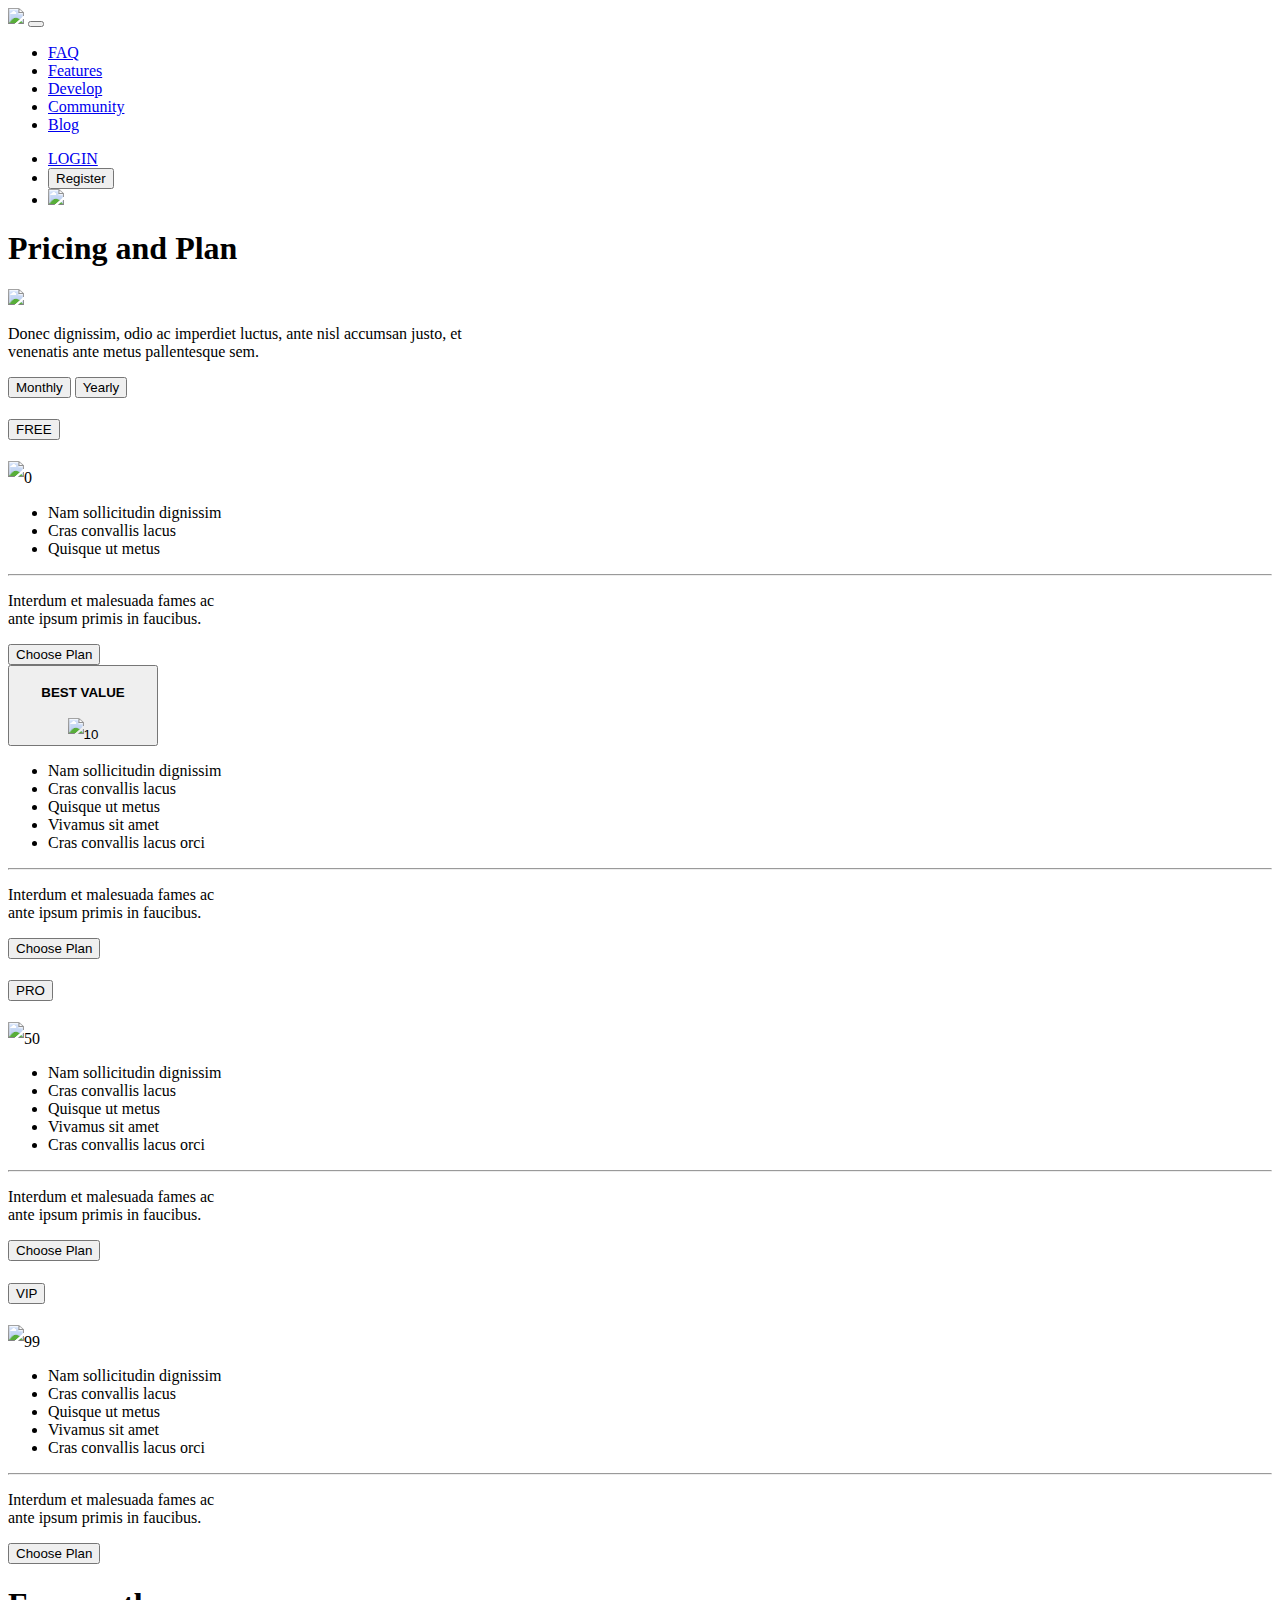
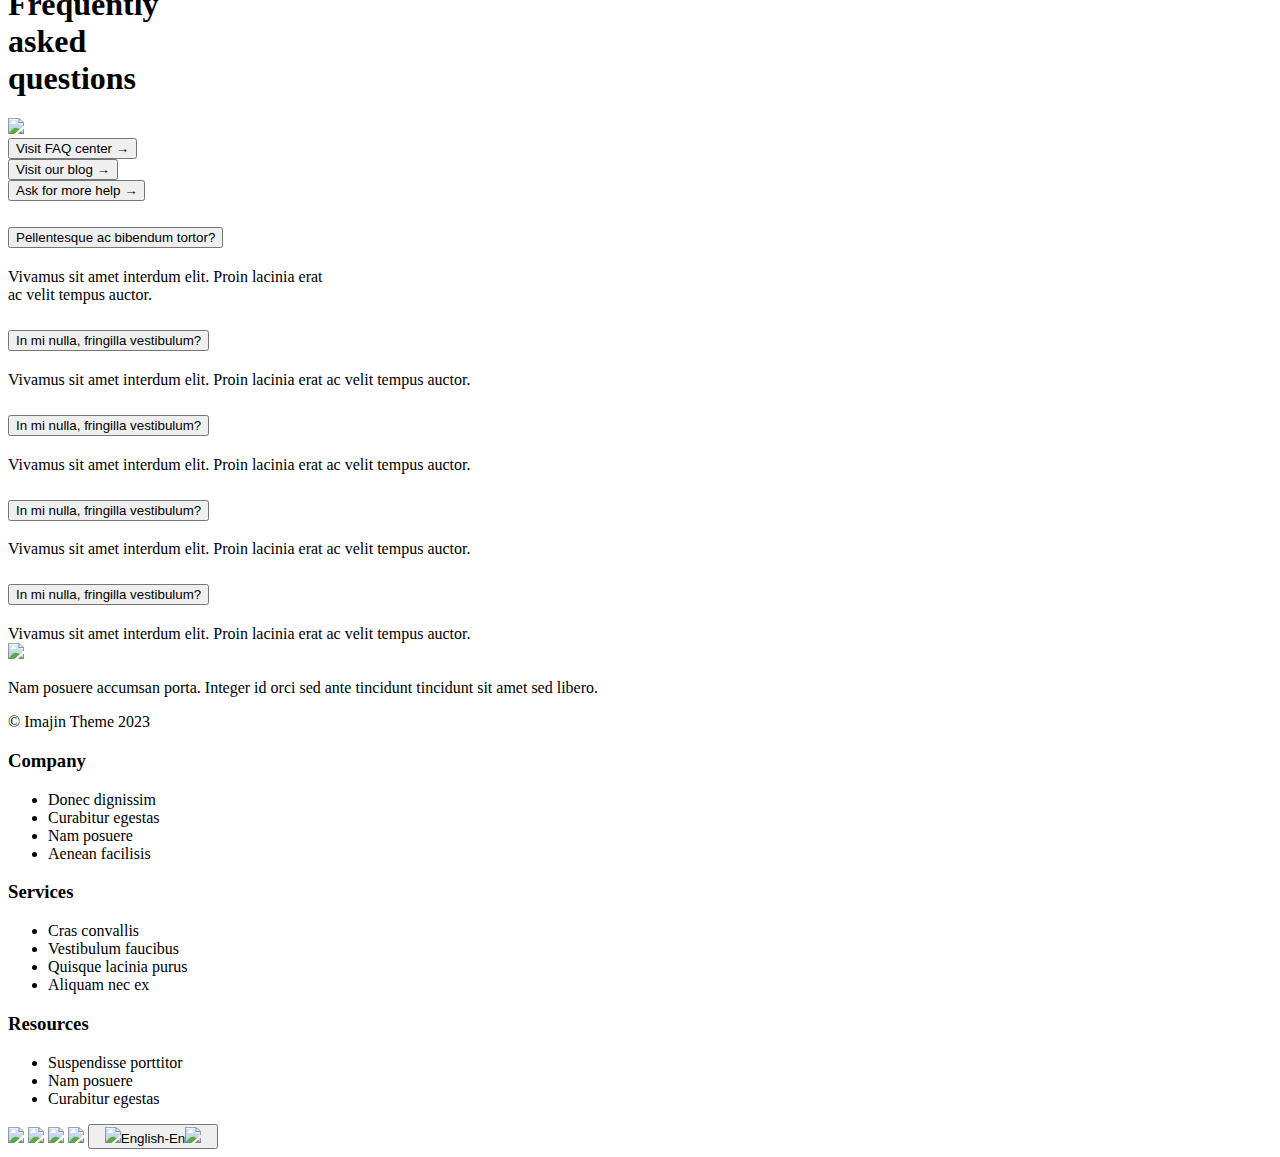
==== index.html @ 4e55eff5 "change to index" ====
<!DOCTYPE html>
<html lang="en">

<head>
  <meta charset="UTF-8">
  <meta name="viewport" content="width=device-width, initial-scale=1.0">
  <title>Practice</title>
  <link rel="stylesheet" href="./css/bootstrap.min.css" />
  <link rel="stylesheet" href="./css/style1.css" />
</head>

<body>




  <nav class="navbar navbar-expand-lg  container bg-transparent">
    <div class="container-fluid">
      <a class="navbar-brand" href="#"><img src="./practice.images/Landsacpe.png" width="100px" /></a>
      <button class="navbar-toggler bg-white" type="button" data-bs-toggle="collapse"
        data-bs-target="#navbarSupportedContent" aria-controls="navbarSupportedContent" aria-expanded="false"
        aria-label="Toggle navigation">
        <span class="navbar-toggler-icon text-white"></span>
      </button>
      <div class="collapse navbar-collapse " id="navbarSupportedContent">
        <ul class="navbar-nav mx-auto mb-2 mb-lg-0 ">
          <li class="nav-item">
            <a class="nav-link active text-white px-4 fw-light" aria-current="page" href="practice2.html">FAQ</a>
          </li>
          <li class="nav-item">
            <a class="nav-link text-white px-4" href="#">Features</a>
          </li>
          <li class="nav-item">
            <a class="nav-link text-white px-4" href="#">Develop</a>
          </li>
          <li class="nav-item">
            <a class="nav-link text-white px-4" href="#">Community</a>
          </li>
          <li class="nav-item">
            <a class="nav-link text-white px-4" href="#">Blog</a>
          </li>
        </ul>

        <ul class="navbar-nav mb-2 mb-lg-0">
          <li class="nav-item">
            <a class="nav-link text-white px-4" href="#">LOGIN</a>
          </li>
          <li class="nav-item">
            <button class="container-btn nav-link px-4 text-uppercase border rounded-pill mt-2 fw-bold">Register</button>
          </li>
          <li class="nav-item">
            <a class="nav-link text-white px-4" href="#"><img src="./practice.images/gear-solid.svg" width="25px" /></a>

          </li>

        </ul>
      </div>
    </div>
  </nav>

  <div class="container text-center text-white mt-5">
    <h1>Pricing and Plan</h1>
    <img src="./practice.images/Group.png" width="50px" />
    <p>Donec dignissim, odio ac imperdiet luctus, ante nisl accumsan justo, et <br>venenatis ante metus pallentesque
      sem.</p>
  </div>

  <div class="container text-center mt-4">
    <div class="btn-group border rounded-pill bg-Pink-Blue" role="group" aria-label="Basic mixed styles example">
      <button type="button" class="btn btn-dark rounded-pill text-uppercase fw-bold px-1 btn-black">Monthly</button>
      <button type="button" class="ml-4 btn btn-link rounded-pill text-uppercase text-dark text-decoration-none fw-bold px-4">Yearly</button>
    </div>
  </div>


  
        
  <div class="container text-center mt-5 text-white">
    <div class="background">
    <div class="row">
      <div class="col-12 col-sm-6 col-md-3 py-4 my-4 my-lg-0">
        <div class="container-div">
          <h4><button class="btn rounded-pill text-black fw-bold">FREE</button></h4>
          <sup><img src="./practice.images/$.png" width="7px" /></sup><span class="span fs-2 fw-bold">0</span>
  
          <ul class="list-unstyled">
            <li>Nam sollicitudin dignissim</li>
            <li>Cras convallis lacus</li>
            <li>Quisque ut metus</li>
          </ul>
          <hr> 
          <p> Interdum et malesuada fames ac <br>ante ipsum primis in faucibus. </p>
          <button class="btn rounded-pill text-white text-uppercase border">Choose Plan</button>
        </div>
      </div>
      <div class="col-12 col-sm-6 col-md-3 py-4 bg-black rounded p-3 my-4 my-lg-0">
          <button style="width: 150px;" class="container-div1">
            <h4 class="h4 fs-6 fw-bold">BEST VALUE</h4>
            <sup><img src="./practice.images/$-1.svg" width="7px" /></sup><span class="span fs-2 fw-bold">10</span>
          </button>
  
          <ul class="list-unstyled">
            <li>Nam sollicitudin dignissim</li>
            <li>Cras convallis lacus</li>
            <li>Quisque ut metus</li>
            <li>Vivamus sit amet</li>
            <li>Cras convallis lacus orci</li>
          </ul>
          <hr>
          <p> Interdum et malesuada fames ac <br>ante ipsum primis in faucibus. </p>
          <button class="btn btn1 text-uppercase border rounded-pill">Choose Plan</button>
        </div>
      <div class="col-12 col-sm-6 col-md-3 py-4 my-4 my-lg-0">
        <div class="container-div">
          <h4><button class="btn rounded-pill text-black fw-bold">PRO</button></h4>
          <sup><img src="./practice.images/$.png" width="7px" /></sup><span class="span fs-2 fw-bold">50</span>
  
          <ul class="list-unstyled">
            <li>Nam sollicitudin dignissim</li>
            <li>Cras convallis lacus</li>
            <li>Quisque ut metus</li>
            <li>Vivamus sit amet</li>
            <li>Cras convallis lacus orci</li>
          </ul>
          <hr>
          <p> Interdum et malesuada fames ac <br>ante ipsum primis in faucibus. </p>
          <button class="btn text-uppercase text-white rounded-pill border btn-black border-black">Choose Plan</button>
        </div>
      </div>
      <div class="col-12 col-sm-6 col-md-3 py-4 my-4 my-lg-0">
        <div class="container-div">
          <h4><button class="btn rounded-pill text-black fw-bold">VIP</button></h4>
          <sup><img src="./practice.images/$.png" width="7px" /></sup><span class="span fs-2 fw-bold">99</span>
  
          <ul class="list-unstyled">
            <li>Nam sollicitudin dignissim</li>
            <li>Cras convallis lacus</li>
            <li>Quisque ut metus</li>
            <li>Vivamus sit amet</li>
            <li>Cras convallis lacus orci</li>
          </ul>
  <hr>
          <p> Interdum et malesuada fames ac <br>ante ipsum primis in faucibus. </p>
          <button class="btn text-uppercase text-white rounded-pill border btn-black border-black">Choose Plan</button>
        </div>
      </div>
    </div>
  </div>
</div>

  




  <div class="container my-5">
    <div class="row">
      <div class="col-12 col-md-5 mb-4 mb-md-0">
        <div class="">
          <h1 class="fw-bold text-white">Frequently <br>asked <br>questions</h1>
          <img src="./practice.images/Group.png" width="50px" /><br>
  
          <button style="max-width: 300px;" class="btn btn-contain rounded border fw-bold mt-4 w-100">Visit FAQ center &rarr;</button><br>
          <button style="max-width: 300px;" class="btn btn-contain1 rounded border fw-bold mt-4 w-100">Visit our blog &rarr;</button><br>
          <button style="max-width: 300px;" class="btn btn-contain2 rounded border fw-bold mt-4 w-100">Ask for more help &rarr;</button>
        </div>
      </div>
      <div class="col-12 col-md-7">
        <div class="accordion" id="accordionPanelsStayOpenExample">
          <div class="accordion-item accordionItemBgColor text-white mb-2">
            <h2 class="accordion-header">
              <button class="accordion-button border" type="button" data-bs-toggle="collapse"
                data-bs-target="#panelsStayOpen-collapseOne" aria-expanded="true"
                aria-controls="panelsStayOpen-collapseOne">
                Pellentesque ac bibendum tortor?
              </button>
            </h2>
            <div id="panelsStayOpen-collapseOne" class="accordion-collapse collapse show">
              <div class="accordion-body">
                Vivamus sit amet interdum elit. Proin lacinia erat <br>ac velit tempus auctor.
              </div>
            </div>
          </div>
          <div class="accordion-item accordionItemBgColor text-white mb-2">
            <h2 class="accordion-header">
              <button class="accordion-button collapsed" type="button" data-bs-toggle="collapse"
                data-bs-target="#panelsStayOpen-collapseTwo" aria-expanded="false"
                aria-controls="panelsStayOpen-collapseTwo">
                In mi nulla, fringilla vestibulum?
              </button>
            </h2>
            <div id="panelsStayOpen-collapseTwo" class="accordion-collapse collapse">
              <div class="accordion-body">
                Vivamus sit amet interdum elit. Proin lacinia erat ac velit tempus auctor.
              </div>
            </div>
          </div>
          <div class="accordion-item accordionItemBgColor text-white mb-2">
            <h2 class="accordion-header">
              <button class="accordion-button collapsed" type="button" data-bs-toggle="collapse"
                data-bs-target="#panelsStayOpen-collapseThree" aria-expanded="false"
                aria-controls="panelsStayOpen-collapseThree">
                In mi nulla, fringilla vestibulum?
              </button>
            </h2>
            <div id="panelsStayOpen-collapseThree" class="accordion-collapse collapse">
              <div class="accordion-body">
                Vivamus sit amet interdum elit. Proin lacinia erat ac velit tempus auctor.
              </div>
            </div>
          </div>
          <div class="accordion-item accordionItemBgColor text-white mb-2">
            <h2 class="accordion-header">
              <button class="accordion-button collapsed" type="button" data-bs-toggle="collapse"
                data-bs-target="#panelsStayOpen-collapseFour" aria-expanded="false"
                aria-controls="panelsStayOpen-collapseFour">
                In mi nulla, fringilla vestibulum?
              </button>
            </h2>
            <div id="panelsStayOpen-collapseFour" class="accordion-collapse collapse">
              <div class="accordion-body">
                Vivamus sit amet interdum elit. Proin lacinia erat ac velit tempus auctor.
              </div>
            </div>
          </div>
          <div class="accordion-item accordionItemBgColor text-white">
            <h2 class="accordion-header">
              <button class="accordion-button collapsed" type="button" data-bs-toggle="collapse"
                data-bs-target="#panelsStayOpen-collapseFive" aria-expanded="false"
                aria-controls="panelsStayOpen-collapseFive">
                In mi nulla, fringilla vestibulum?
              </button>
            </h2>
            <div id="panelsStayOpen-collapseFive" class="accordion-collapse collapse">
              <div class="accordion-body">
                Vivamus sit amet interdum elit. Proin lacinia erat ac velit tempus auctor.
              </div>
            </div>
          </div>
        </div>
      </div>
    </div>
    <!-- <div class="d-flex flex-column gap-5 flex-md-row mt-5 mb-5">
    </div> -->
  </div>




  <div class="container text-left text-white my-5">
    <div class="row align-items-center">
      <div class="col-6 col-md">
        <img src="./practice.images/Landsacpe.png" width="100px" />
        <p class="small">Nam posuere accumsan porta. Integer id orci sed ante tincidunt tincidunt sit amet sed libero.
        </p>
  
        <p class="small">© Imajin Theme 2023</p>
      </div>
      <div class="col-6 col-md d-flex flex-column mb-auto">
        <h3 class="fs-4">Company</h3>
        <ul class="list-unstyled small">
          <li>Donec dignissim</li>
  
          <li>Curabitur egestas</li>
  
          <li>Nam posuere</li>
  
          <li>Aenean facilisis</li>
        </ul>
      </div>
      <div class="col-6 col-md">
        <h3 class="fs-4">Services</h3>
        <ul class="list-unstyled small">
          <li>Cras convallis</li>
  
          <li>Vestibulum faucibus</li>
  
          <li>Quisque lacinia purus</li>
  
          <li> Aliquam nec ex</li>
        </ul>
      </div>
      <div class="col-6 col-md">
        <h3 class="col-h3 fs-4">Resources</h3>
        <ul class="list-unstyled small">
          <li>Suspendisse porttitor</li>
  
          <li> Nam posuere</li>
  
          <li>Curabitur egestas </li>
        </ul>
      </div>
      <div class="col-12 col-md">
        <img src="./practice.images/Group 9.png" width="30px" />
        <img src="./practice.images/Group 9 Copy 2.png" width="30px" />
        <img src="./practice.images/Group 9 Copy 3.png" width="30px" />
        <img src="./practice.images/Group 9 Copy.png" width="30px" />
  
        <button style="width: 130px;" class="col-btn mt-4 text-white"><img class="col-image me-1"
            src="./practice.images/android-globe.png" width="15px" />English-En<img class="col-img ms-2"
            src="./practice.images/Shape.png" width="12px" /></button>
      </div>
    </div>
  </div>
    
      <script src="./js/bootstrap.min.js"></script>
      </body>

</html>
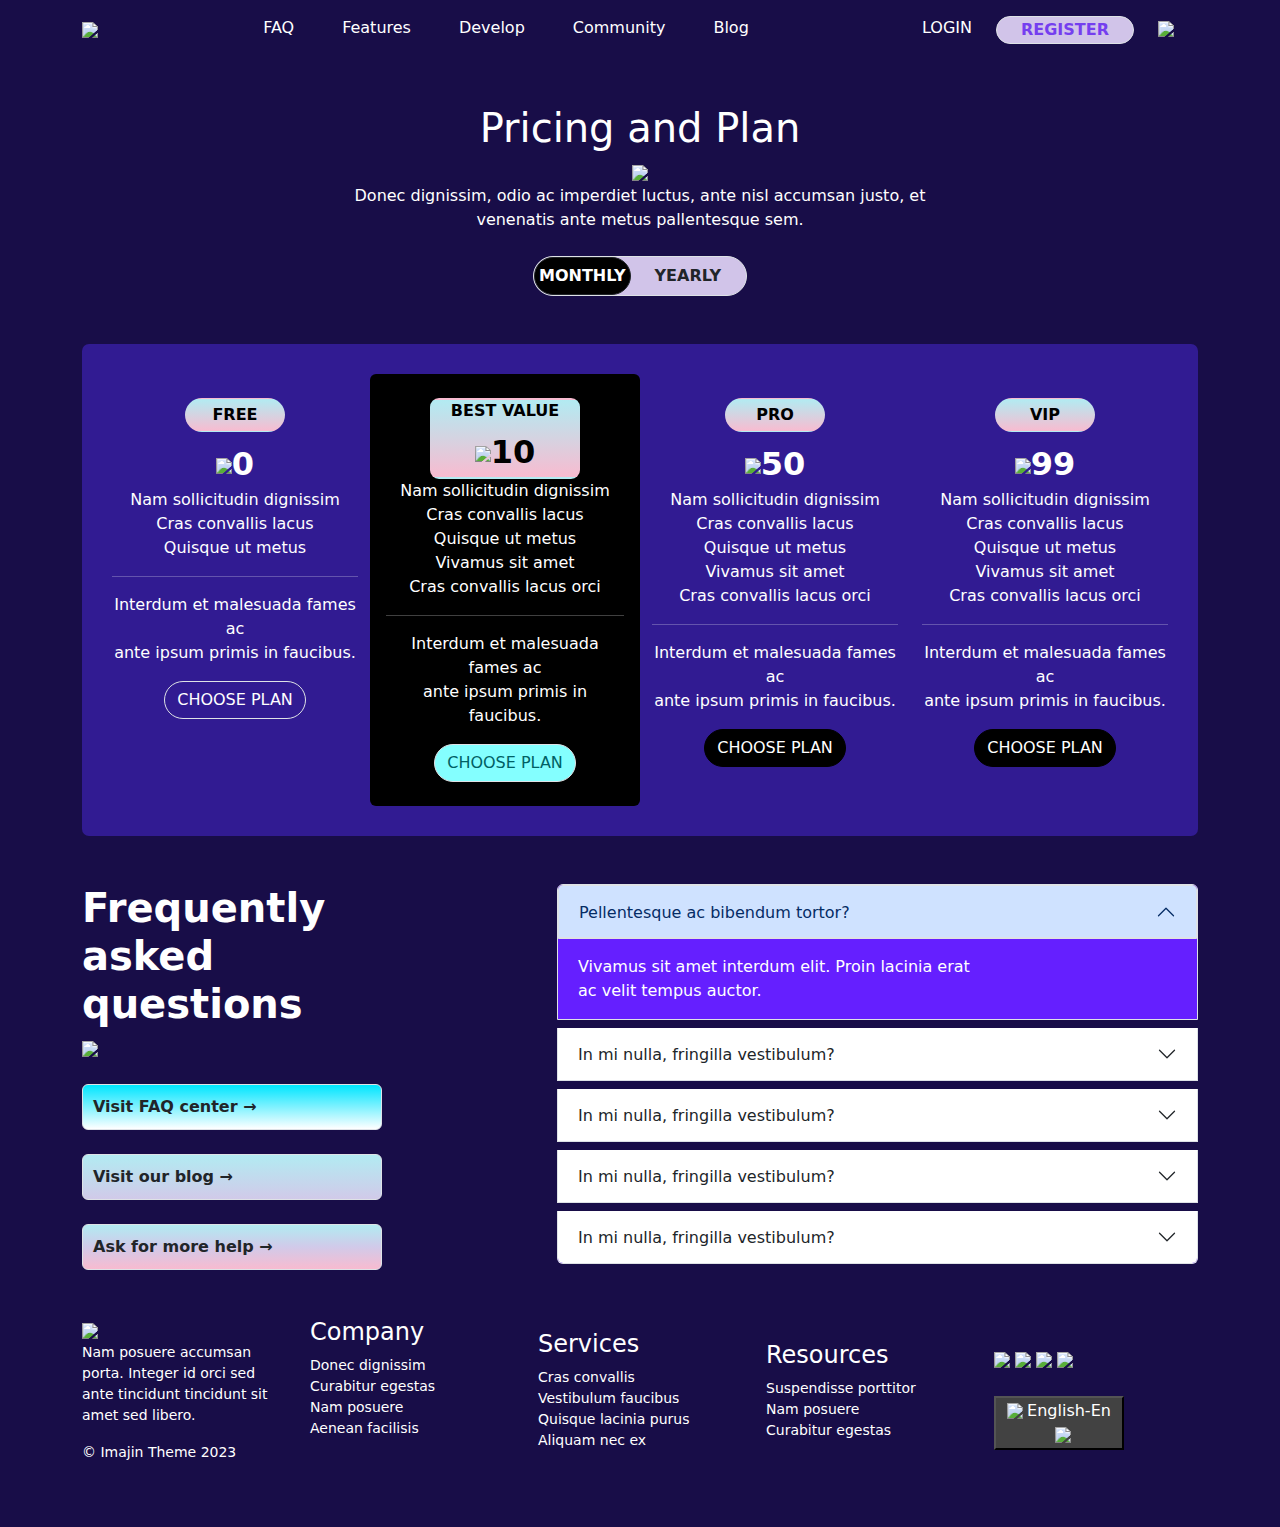
==== commit 17bfa401: "change to index" ====
--- a/index.html
+++ b/index.html
@@ -5,8 +5,8 @@
   <meta charset="UTF-8">
   <meta name="viewport" content="width=device-width, initial-scale=1.0">
   <title>Practice</title>
-  <link rel="stylesheet" href="./css/bootstrap.min.css" />
-  <link rel="stylesheet" href="./css/style1.css" />
+  <link rel="stylesheet" href="./CSS/bootstrap.min.css"/>
+  <link rel="stylesheet" href="./CSS/style1.css"/>
 </head>
 
 <body>
--- a/CSS/style1.css
+++ b/CSS/style1.css
@@ -0,0 +1,71 @@
+body{
+    background-color:  #180d48 ;
+}
+.btn-black{
+    background-color: #000000 ;
+}
+.btn-black:hover{
+    background-color: #000000;
+}
+.bg-Pink-Blue{
+    background-color: #D1C4E9;
+}
+
+.background{
+    background-color: #311b92;
+    padding: 30px;
+    border-radius: 7px;
+}
+
+.nav-item button{
+    color: #753eef;
+    background-color: #D1C4E9;
+    padding: 1px;
+}
+.btn1{
+    color: #006064;
+    background-color: #84ffff;
+    border-color: #84ffff;
+}
+.btn1:hover{
+    background-color: #84ffff;
+    color: #006064;
+}
+.container-div h4 button{
+    background-image: linear-gradient(#b2ebf2, #f8bbd0);
+    width: 100px;
+    padding: 4px;
+}
+.container-div1 {
+    background-image: linear-gradient(#b2ebf2, #f8bbd0);
+    border-radius: 9px;
+    border-color: transparent;
+}
+.col-btn{
+    background-color: #424242;
+}
+.btn-contain{
+    background-image: linear-gradient(#00e5ff, #ffffff);
+    padding: 10px;
+    text-align: left;
+}
+.btn-contain1{
+    background-image: linear-gradient(#b2ebf2, #d1cae9);
+    padding: 10px;
+    text-align: left;
+}
+.btn-contain2{
+    background-image: linear-gradient(#b2ebf2, #d1cae9, #f8bbd0);
+    padding: 10px;
+    text-align: left;
+}
+.accordionItemBgColor {
+    background-color: #651FFF;
+}
+
+
+/* @media only screen and (max-width: 375px) {
+    .contain-accord{
+        flex-direction: column;
+    }
+} */
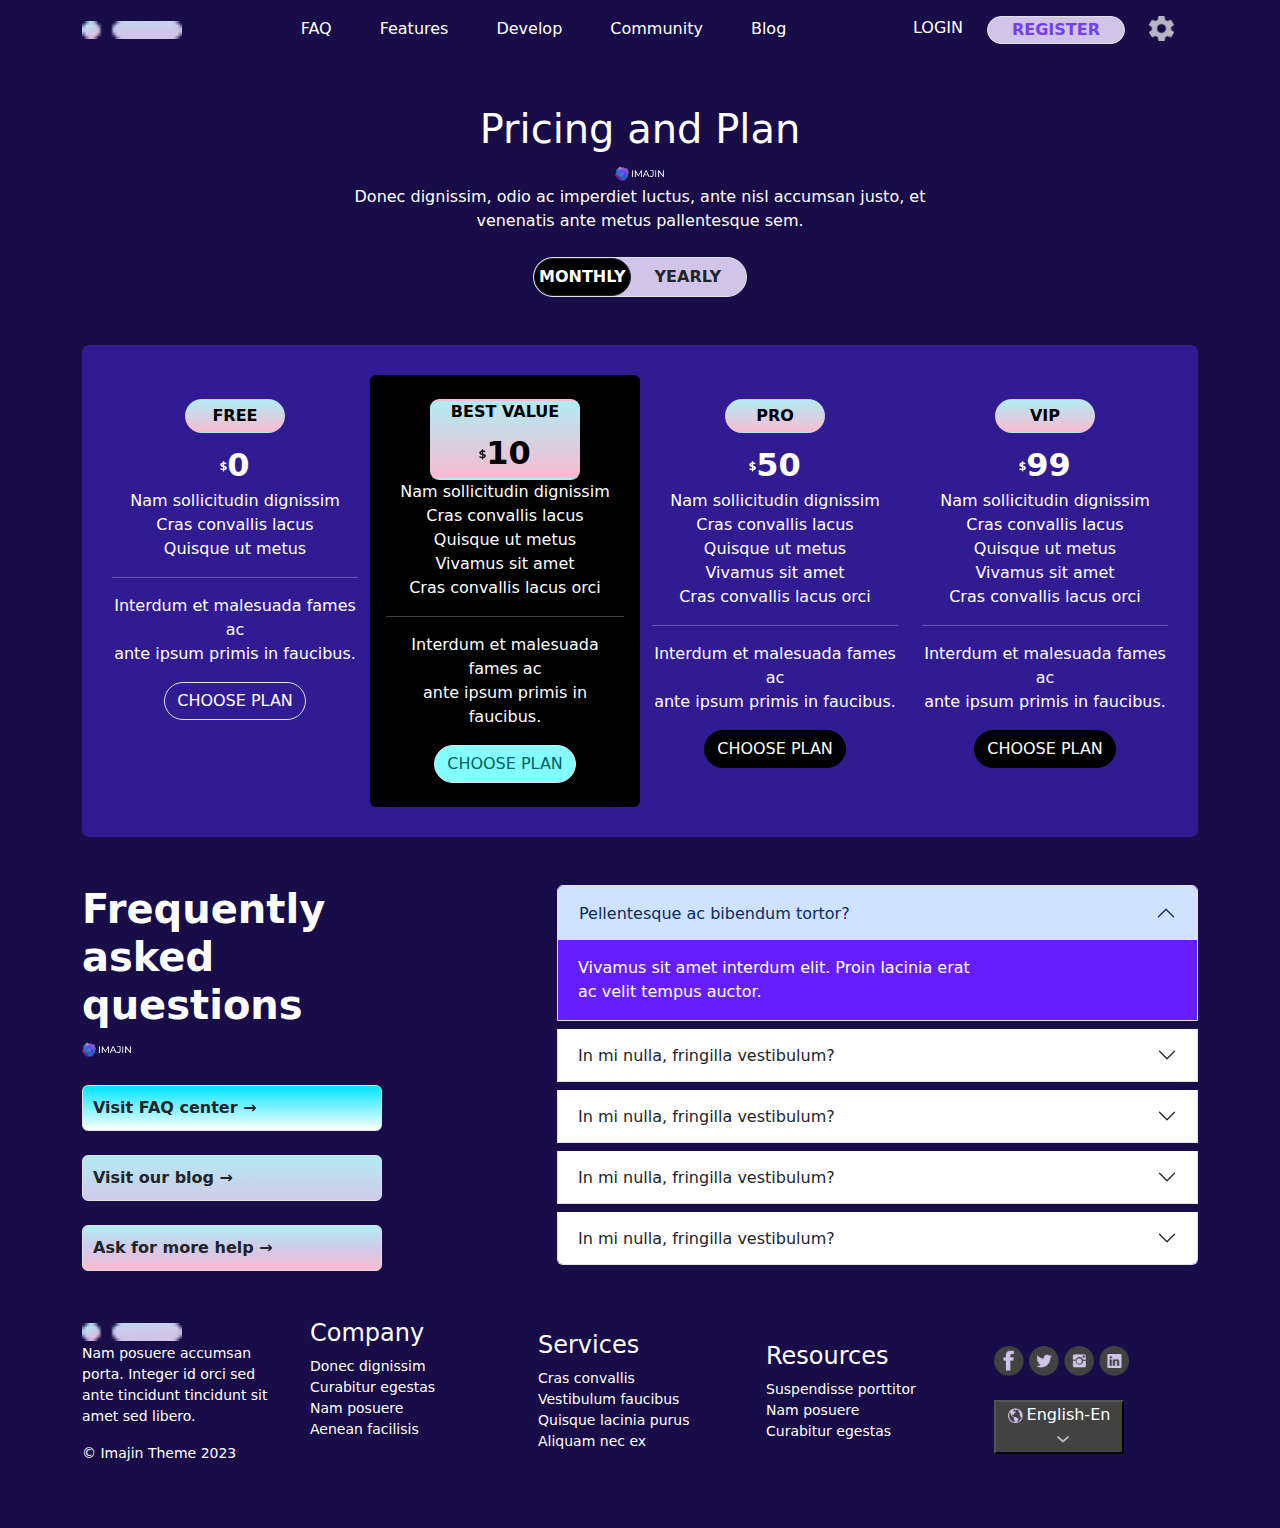
==== commit a4ebbc8a: "change of images" ====
--- a/index.html
+++ b/index.html
@@ -16,7 +16,7 @@
 
   <nav class="navbar navbar-expand-lg  container bg-transparent">
     <div class="container-fluid">
-      <a class="navbar-brand" href="#"><img src="./practice.images/Landsacpe.png" width="100px" /></a>
+      <a class="navbar-brand" href="#"><img src="./Image/Group1.png" width="100px" /></a>
       <button class="navbar-toggler bg-white" type="button" data-bs-toggle="collapse"
         data-bs-target="#navbarSupportedContent" aria-controls="navbarSupportedContent" aria-expanded="false"
         aria-label="Toggle navigation">
@@ -49,7 +49,7 @@
             <button class="container-btn nav-link px-4 text-uppercase border rounded-pill mt-2 fw-bold">Register</button>
           </li>
           <li class="nav-item">
-            <a class="nav-link text-white px-4" href="#"><img src="./practice.images/gear-solid.svg" width="25px" /></a>
+            <a class="nav-link text-white px-4" href="#"><img src="./Image/android-settings.png" width="25px" /></a>
 
           </li>
 
@@ -60,7 +60,7 @@
 
   <div class="container text-center text-white mt-5">
     <h1>Pricing and Plan</h1>
-    <img src="./practice.images/Group.png" width="50px" />
+    <img src="./Image/Group.png" width="50px" />
     <p>Donec dignissim, odio ac imperdiet luctus, ante nisl accumsan justo, et <br>venenatis ante metus pallentesque
       sem.</p>
   </div>
@@ -81,7 +81,7 @@
       <div class="col-12 col-sm-6 col-md-3 py-4 my-4 my-lg-0">
         <div class="container-div">
           <h4><button class="btn rounded-pill text-black fw-bold">FREE</button></h4>
-          <sup><img src="./practice.images/$.png" width="7px" /></sup><span class="span fs-2 fw-bold">0</span>
+          <sup><img src="./Image/$.png" width="7px" /></sup><span class="span fs-2 fw-bold">0</span>
   
           <ul class="list-unstyled">
             <li>Nam sollicitudin dignissim</li>
@@ -96,7 +96,7 @@
       <div class="col-12 col-sm-6 col-md-3 py-4 bg-black rounded p-3 my-4 my-lg-0">
           <button style="width: 150px;" class="container-div1">
             <h4 class="h4 fs-6 fw-bold">BEST VALUE</h4>
-            <sup><img src="./practice.images/$-1.svg" width="7px" /></sup><span class="span fs-2 fw-bold">10</span>
+            <sup><img src="./Image/$.svg" width="7px" /></sup><span class="span fs-2 fw-bold">10</span>
           </button>
   
           <ul class="list-unstyled">
@@ -113,7 +113,7 @@
       <div class="col-12 col-sm-6 col-md-3 py-4 my-4 my-lg-0">
         <div class="container-div">
           <h4><button class="btn rounded-pill text-black fw-bold">PRO</button></h4>
-          <sup><img src="./practice.images/$.png" width="7px" /></sup><span class="span fs-2 fw-bold">50</span>
+          <sup><img src="./Image/$.png" width="7px" /></sup><span class="span fs-2 fw-bold">50</span>
   
           <ul class="list-unstyled">
             <li>Nam sollicitudin dignissim</li>
@@ -130,7 +130,7 @@
       <div class="col-12 col-sm-6 col-md-3 py-4 my-4 my-lg-0">
         <div class="container-div">
           <h4><button class="btn rounded-pill text-black fw-bold">VIP</button></h4>
-          <sup><img src="./practice.images/$.png" width="7px" /></sup><span class="span fs-2 fw-bold">99</span>
+          <sup><img src="./Image/$.png" width="7px" /></sup><span class="span fs-2 fw-bold">99</span>
   
           <ul class="list-unstyled">
             <li>Nam sollicitudin dignissim</li>
@@ -158,7 +158,7 @@
       <div class="col-12 col-md-5 mb-4 mb-md-0">
         <div class="">
           <h1 class="fw-bold text-white">Frequently <br>asked <br>questions</h1>
-          <img src="./practice.images/Group.png" width="50px" /><br>
+          <img src="./Image/Group.png" width="50px" /><br>
   
           <button style="max-width: 300px;" class="btn btn-contain rounded border fw-bold mt-4 w-100">Visit FAQ center &rarr;</button><br>
           <button style="max-width: 300px;" class="btn btn-contain1 rounded border fw-bold mt-4 w-100">Visit our blog &rarr;</button><br>
@@ -250,7 +250,7 @@
   <div class="container text-left text-white my-5">
     <div class="row align-items-center">
       <div class="col-6 col-md">
-        <img src="./practice.images/Landsacpe.png" width="100px" />
+        <img src="./Image/Group1.png" width="100px" />
         <p class="small">Nam posuere accumsan porta. Integer id orci sed ante tincidunt tincidunt sit amet sed libero.
         </p>
   
@@ -291,14 +291,14 @@
         </ul>
       </div>
       <div class="col-12 col-md">
-        <img src="./practice.images/Group 9.png" width="30px" />
-        <img src="./practice.images/Group 9 Copy 2.png" width="30px" />
-        <img src="./practice.images/Group 9 Copy 3.png" width="30px" />
-        <img src="./practice.images/Group 9 Copy.png" width="30px" />
+        <img src="./Image/Group 9.png" width="30px" />
+        <img src="./Image/Group 9 Copy 2.png" width="30px" />
+        <img src="./Image/Group 9 Copy 3.png" width="30px" />
+        <img src="./Image/Group 9 Copy.png" width="30px" />
   
         <button style="width: 130px;" class="col-btn mt-4 text-white"><img class="col-image me-1"
-            src="./practice.images/android-globe.png" width="15px" />English-En<img class="col-img ms-2"
-            src="./practice.images/Shape.png" width="12px" /></button>
+            src="./Image/android-globe.png" width="15px" />English-En<img class="col-img ms-2"
+            src="./Image/chevron-down.png" width="12px" /></button>
       </div>
     </div>
   </div>
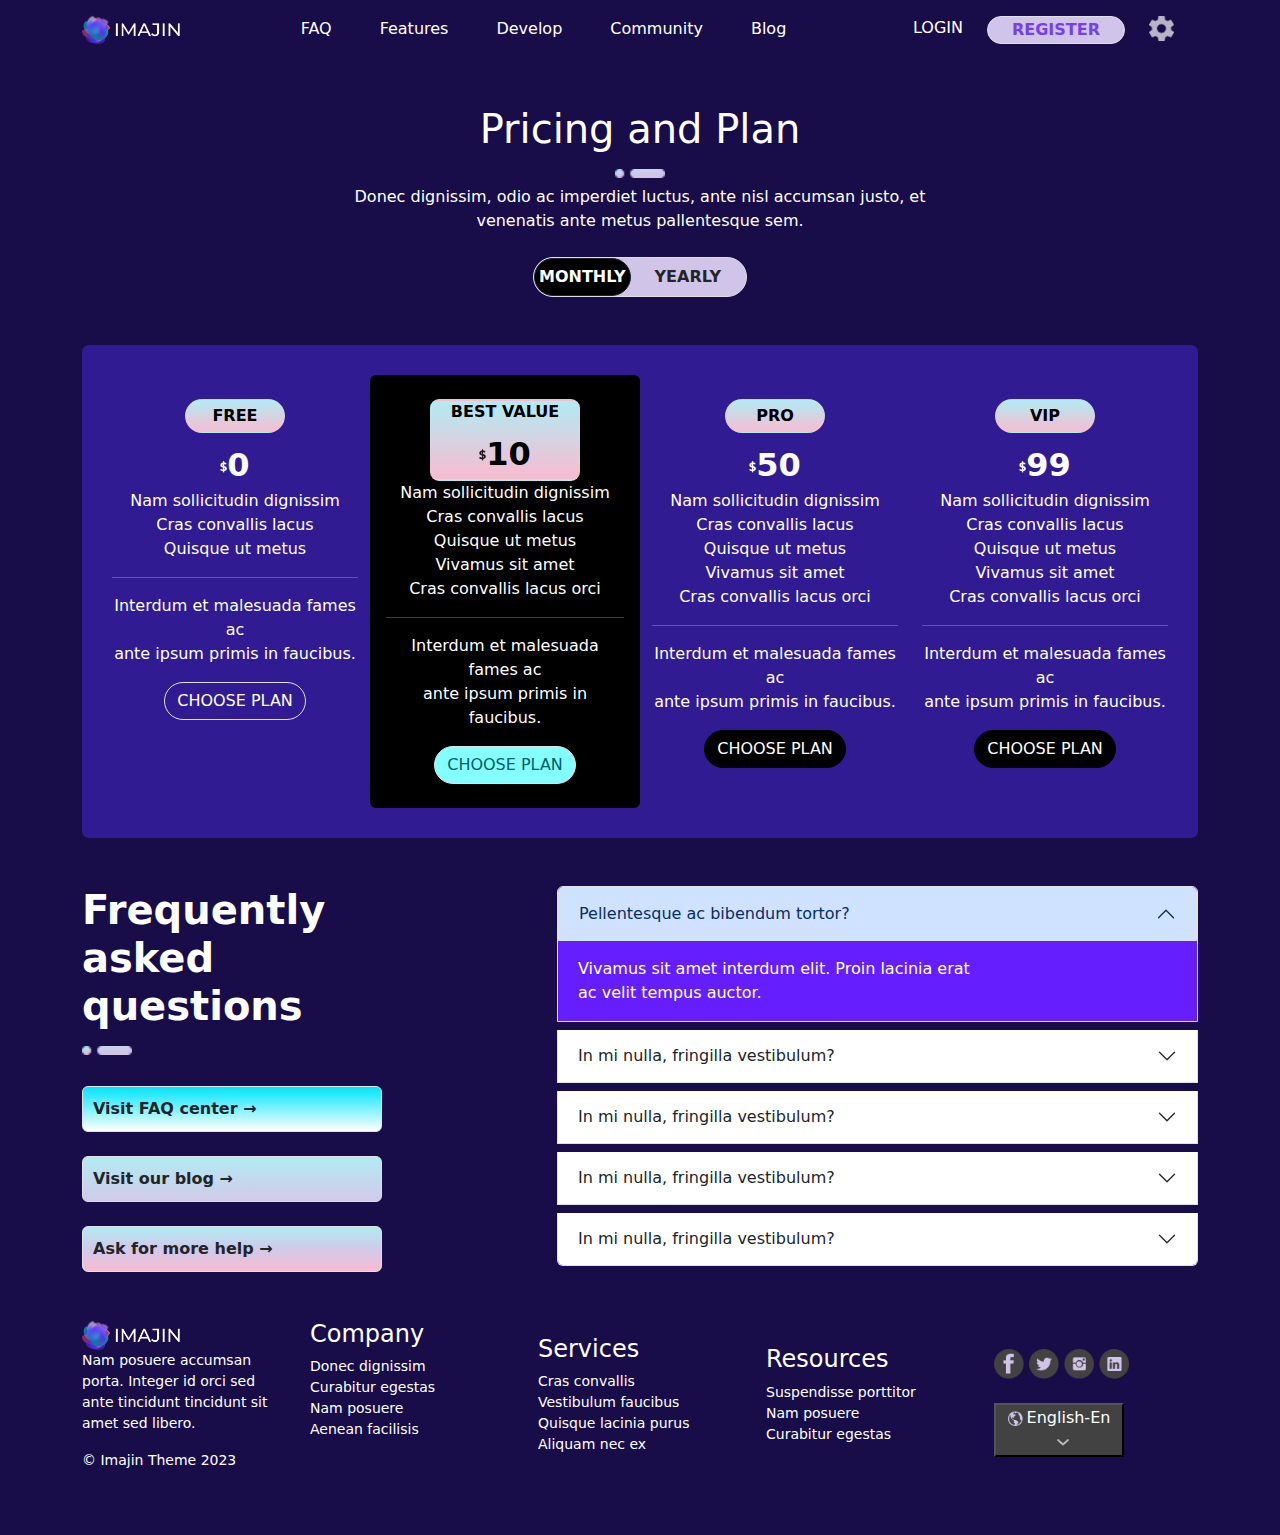
==== commit f584339c: "change of image" ====
--- a/index.html
+++ b/index.html
@@ -16,7 +16,7 @@
 
   <nav class="navbar navbar-expand-lg  container bg-transparent">
     <div class="container-fluid">
-      <a class="navbar-brand" href="#"><img src="./Image/Group1.png" width="100px" /></a>
+      <a class="navbar-brand" href="#"><img src="./Image/Group.png" width="100px" /></a>
       <button class="navbar-toggler bg-white" type="button" data-bs-toggle="collapse"
         data-bs-target="#navbarSupportedContent" aria-controls="navbarSupportedContent" aria-expanded="false"
         aria-label="Toggle navigation">
@@ -60,7 +60,7 @@
 
   <div class="container text-center text-white mt-5">
     <h1>Pricing and Plan</h1>
-    <img src="./Image/Group.png" width="50px" />
+    <img src="./Image/Group1.png" width="50px" />
     <p>Donec dignissim, odio ac imperdiet luctus, ante nisl accumsan justo, et <br>venenatis ante metus pallentesque
       sem.</p>
   </div>
@@ -158,7 +158,7 @@
       <div class="col-12 col-md-5 mb-4 mb-md-0">
         <div class="">
           <h1 class="fw-bold text-white">Frequently <br>asked <br>questions</h1>
-          <img src="./Image/Group.png" width="50px" /><br>
+          <img src="./Image/Group1.png" width="50px" /><br>
   
           <button style="max-width: 300px;" class="btn btn-contain rounded border fw-bold mt-4 w-100">Visit FAQ center &rarr;</button><br>
           <button style="max-width: 300px;" class="btn btn-contain1 rounded border fw-bold mt-4 w-100">Visit our blog &rarr;</button><br>
@@ -250,7 +250,7 @@
   <div class="container text-left text-white my-5">
     <div class="row align-items-center">
       <div class="col-6 col-md">
-        <img src="./Image/Group1.png" width="100px" />
+        <img src="./Image/Group.png" width="100px" />
         <p class="small">Nam posuere accumsan porta. Integer id orci sed ante tincidunt tincidunt sit amet sed libero.
         </p>
   
